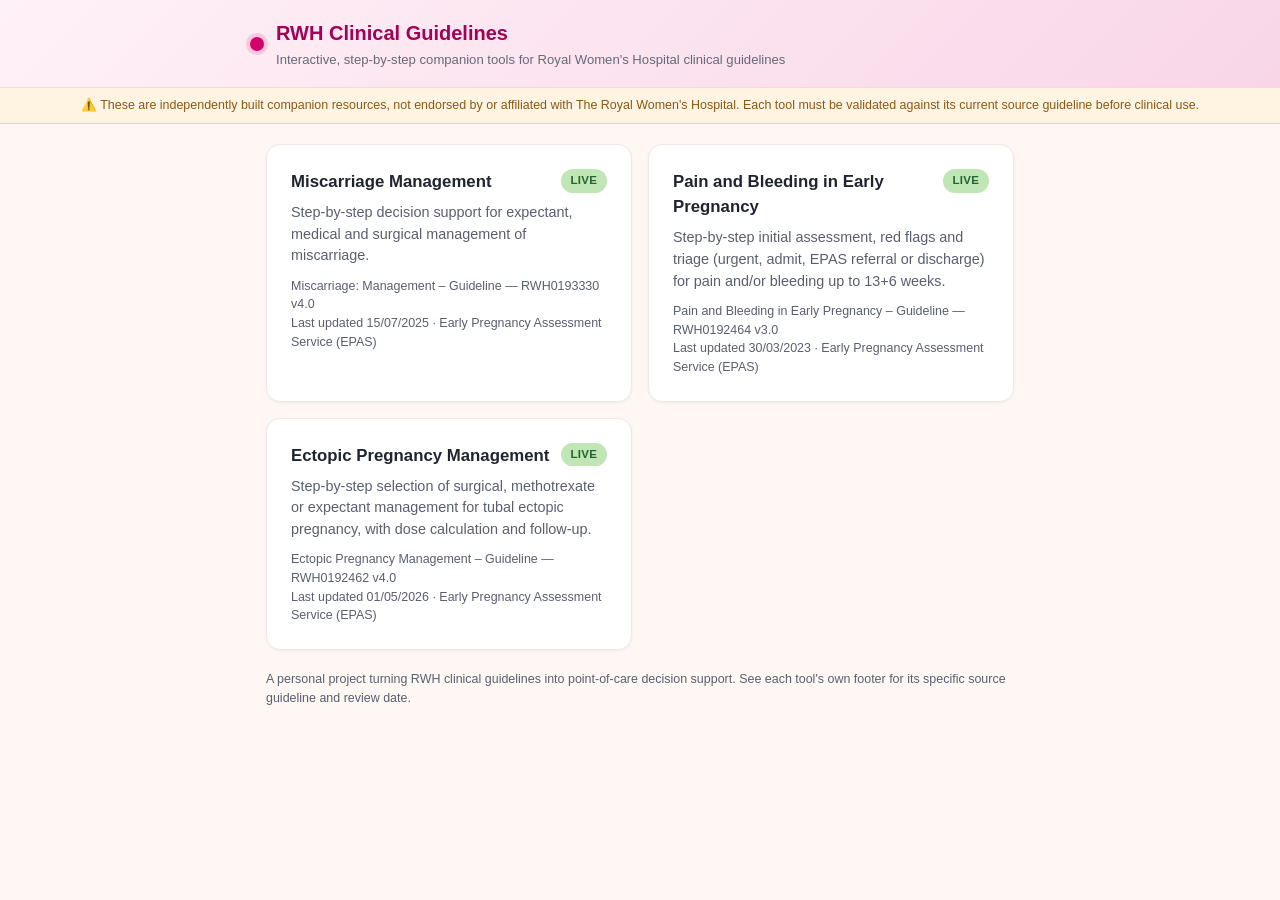
==== index.html @ bec769fe "Initial site: RWH Clinical Guidelines hub with three guideline tools - Homepage hub (index.html, hom" ====
<!doctype html>
<html lang="en">
<head>
<meta charset="UTF-8">
<meta name="viewport" content="width=device-width, initial-scale=1, maximum-scale=5">
<title>RWH Clinical Guidelines</title>
<meta name="description" content="Interactive, step-by-step companion tools for Royal Women's Hospital clinical guidelines.">
<link rel="stylesheet" href="assets/shared.css?v=1">
<link rel="stylesheet" href="styles.css?v=1">
<link rel="icon" href="data:image/svg+xml,<svg xmlns=%22http://www.w3.org/2000/svg%22 viewBox=%220 0 100 100%22><text y=%22.9em%22 font-size=%2290%22>🩺</text></svg>">
</head>
<body>
<header class="site-header">
  <div class="header-inner">
    <div class="brand">
      <span class="brand-dot" aria-hidden="true"></span>
      <div>
        <h1>RWH Clinical Guidelines</h1>
        <p class="subtitle">Interactive, step-by-step companion tools for Royal Women's Hospital clinical guidelines</p>
      </div>
    </div>
  </div>
</header>

<div class="disclaimer-bar">
  ⚠️ These are independently built companion resources, not endorsed by or affiliated with The Royal Women's Hospital. Each tool must be validated against its current source guideline before clinical use.
</div>

<main class="app-shell">
  <div id="tool-grid" class="tool-grid"></div>
</main>

<footer class="site-footer">
  <p>A personal project turning RWH clinical guidelines into point-of-care decision support. See each tool's own footer for its specific source guideline and review date.</p>
</footer>

<script src="tools-manifest.js?v=4"></script>
<script src="home.js?v=1"></script>
</body>
</html>
---- assets/shared.css ----
/* ============================================================================
   Shared design system for RWH Clinical Guidelines tools.
   Used by the homepage and every guideline tool (via ../assets/shared.css).
   Change tokens here and every tool updates together.
   ============================================================================ */

:root {
  --pink: #d6006d;
  --pink-dark: #a30056;
  --pink-pale: #fff1f7;   /* near-white pink for header/buttons/pills */
  --pink-mid: #f8d6e8;    /* light pink for borders/hover states */
  --ink: #1f2430;
  --ink-soft: #5a5f70;
  --line: #f0e8e4;
  --bg: #fff7f3;          /* warm near-white page background */

  /* Very light tint palette (colorbrewer-derived hues, pushed much lighter) */
  --ok: #1a7f4e;
  --ok-bg: #eef9ea;
  --ok-border: #bfe6b4;
  --ok-text: #256333;

  --warn: #a35a00;
  --warn-bg: #fff3e2;
  --warn-border: #f3d5a0;
  --warn-text: #8a5a12;

  --bad: #b3261e;
  --bad-bg: #fdecec;
  --bad-border: #f3b8b3;
  --bad-text: #8a2a22;

  /* "info" reuses the brand pink rather than a separate purple hue,
     so the palette stays cohesive with the header/buttons */
  --info-bg: var(--pink-pale);
  --info-border: var(--pink-mid);
  --info-text: var(--pink-dark);

  --neutral-bg: #f6f5f5;
  --neutral-border: #e2e0e0;
  --neutral-text: #5c5c62;

  --radius: 14px;
  font-size: 16px;
}

* { box-sizing: border-box; }

body {
  margin: 0;
  font-family: -apple-system, BlinkMacSystemFont, "Segoe UI", Roboto, Helvetica, Arial, sans-serif;
  background: var(--bg);
  color: var(--ink);
  line-height: 1.5;
}

.site-header {
  background: linear-gradient(135deg, var(--pink-pale), var(--pink-mid));
  color: var(--pink-dark);
  padding: 1.1rem 1rem;
  border-bottom: 1px solid var(--pink-mid);
}
.header-inner { max-width: 780px; margin: 0 auto; }
.back-link {
  display: inline-block;
  font-size: 0.78rem;
  font-weight: 600;
  color: var(--pink-dark);
  text-decoration: none;
  opacity: 0.8;
  margin-bottom: 0.5rem;
}
.back-link:hover { opacity: 1; text-decoration: underline; }
.brand { display: flex; align-items: center; gap: 0.75rem; }
.brand-dot {
  flex: none;
  width: 14px; height: 14px; border-radius: 50%;
  background: var(--pink);
  box-shadow: 0 0 0 4px rgba(214, 0, 109, 0.15);
}
.brand h1 { font-size: 1.25rem; margin: 0; color: var(--pink-dark); }
.subtitle { margin: 0.15rem 0 0; font-size: 0.82rem; color: var(--ink-soft); opacity: 0.92; }

.disclaimer-bar {
  background: var(--warn-bg);
  color: var(--warn-text);
  font-size: 0.78rem;
  padding: 0.5rem 1rem;
  text-align: center;
  border-bottom: 1px solid var(--warn-border);
}

.app-shell {
  max-width: 780px;
  margin: 1.25rem auto;
  padding: 0 1rem;
}

.breadcrumb {
  display: flex;
  flex-wrap: wrap;
  gap: 0.4rem;
  margin-bottom: 0.75rem;
  font-size: 0.72rem;
}
.crumb {
  padding: 0.25rem 0.6rem;
  border-radius: 999px;
  background: var(--neutral-bg);
  color: var(--ink-soft);
  font-weight: 600;
  letter-spacing: 0.01em;
}
.crumb.active { background: white; color: var(--pink-dark); border: 1.5px solid var(--pink); }
.crumb.done { background: var(--pink-pale); color: var(--pink-dark); }

.card {
  background: white;
  border: 1px solid var(--line);
  border-radius: var(--radius);
  padding: 1.5rem;
  box-shadow: 0 1px 3px rgba(20,10,25,0.05);
  min-height: 220px;
}

.screen-title {
  margin: 0 0 0.35rem;
  font-size: 1.3rem;
  color: var(--ink);
}
.screen-subtitle {
  margin: 0 0 1.1rem;
  color: var(--ink-soft);
  font-size: 0.95rem;
}

.option-list { display: flex; flex-direction: column; gap: 0.6rem; margin: 1rem 0; }

.option-btn {
  display: block;
  width: 100%;
  text-align: left;
  padding: 0.85rem 1rem;
  border: 1.5px solid var(--line);
  border-radius: 12px;
  background: white;
  font-size: 1rem;
  color: var(--ink);
  cursor: pointer;
  transition: border-color 0.15s, background 0.15s, transform 0.05s;
}
.option-btn:hover { border-color: var(--pink-mid); background: var(--pink-pale); }
.option-btn:active { transform: scale(0.99); }
.option-btn .opt-label { font-weight: 600; display: block; }
.option-btn .opt-hint { display: block; font-size: 0.82rem; color: var(--ink-soft); margin-top: 0.15rem; font-weight: 400; }

.option-btn.danger { border-color: var(--bad-border); }
.option-btn.danger:hover { background: var(--bad-bg); border-color: var(--bad-border); }

.checkbox-row, .radio-row {
  display: flex;
  align-items: flex-start;
  gap: 0.65rem;
  padding: 0.7rem 0.85rem;
  border: 1.5px solid var(--line);
  border-radius: 12px;
  margin-bottom: 0.55rem;
  cursor: pointer;
}
.checkbox-row:hover, .radio-row:hover { border-color: var(--pink-mid); background: var(--pink-pale); }
.checkbox-row input, .radio-row input { margin-top: 0.2rem; width: 18px; height: 18px; accent-color: var(--pink); flex: none; }
.checkbox-row label, .radio-row label { cursor: pointer; }
.row-title { font-weight: 600; display: block; }
.row-hint { font-size: 0.8rem; color: var(--ink-soft); }

.field { margin-bottom: 1rem; }
.field label { display: block; font-weight: 600; margin-bottom: 0.3rem; }
.field .hint { font-size: 0.8rem; color: var(--ink-soft); margin-bottom: 0.4rem; }

.field-error { color: var(--bad-text); font-size: 0.85rem; font-weight: 600; margin: 0.6rem 0 0; }
.field input[type=number] {
  width: 100%;
  padding: 0.7rem 0.85rem;
  border: 1.5px solid var(--line);
  border-radius: 10px;
  font-size: 1rem;
}
.field input[type=number]:focus { outline: none; border-color: var(--pink-mid); }

.btn {
  display: inline-block;
  padding: 0.7rem 1.3rem;
  border-radius: 10px;
  border: none;
  font-size: 0.95rem;
  font-weight: 600;
  cursor: pointer;
}
.btn-primary { background: var(--pink-pale); color: var(--pink-dark); border: 1.5px solid var(--pink-mid); }
.btn-primary:hover { background: var(--pink-mid); }
.btn-primary:disabled { background: #f0f0f2; color: #aaa; border-color: #e4e4e8; cursor: not-allowed; }
.btn-ghost { background: transparent; color: var(--ink-soft); border: 1.5px solid var(--line); }
.btn-ghost:hover { border-color: var(--pink-mid); color: var(--pink-dark); background: var(--pink-pale); }

.actions-row { display: flex; gap: 0.6rem; margin-top: 1.1rem; flex-wrap: wrap; }

.nav-buttons { display: flex; justify-content: space-between; margin-top: 0.9rem; }

.banner {
  padding: 0.9rem 1rem;
  border-radius: 12px;
  margin-bottom: 1rem;
  font-size: 0.95rem;
}
.banner.bad { background: var(--bad-bg); color: var(--bad-text); border: 1px solid var(--bad-border); }
.banner.warn { background: var(--warn-bg); color: var(--warn-text); border: 1px solid var(--warn-border); }
.banner.ok { background: var(--ok-bg); color: var(--ok-text); border: 1px solid var(--ok-border); }
.banner.info { background: var(--info-bg); color: var(--info-text); border: 1px solid var(--info-border); }
.banner ul { margin: 0.4rem 0 0; padding-left: 1.1rem; }
.banner strong { display: block; margin-bottom: 0.2rem; }

/* Actionable checklist panel — same pastel palette as banners, but with real checkboxes */
.action-panel {
  padding: 0.9rem 1rem;
  border-radius: 12px;
  margin-bottom: 1rem;
}
.action-panel.bad { background: var(--bad-bg); border: 1px solid var(--bad-border); }
.action-panel.warn { background: var(--warn-bg); border: 1px solid var(--warn-border); }
.action-panel.ok { background: var(--ok-bg); border: 1px solid var(--ok-border); }
.action-panel.info { background: var(--info-bg); border: 1px solid var(--info-border); }
.action-panel > strong { display: block; margin-bottom: 0.5rem; font-size: 0.95rem; }
.action-panel.bad > strong { color: var(--bad-text); }
.action-panel.warn > strong { color: var(--warn-text); }
.action-panel.ok > strong { color: var(--ok-text); }
.action-panel.info > strong { color: var(--info-text); }
.action-item { display: flex; align-items: flex-start; gap: 0.55rem; margin-bottom: 0.4rem; }
.action-item input { margin-top: 0.2rem; width: 17px; height: 17px; accent-color: var(--pink-dark); flex: none; }
.action-item label { cursor: pointer; font-size: 0.95rem; line-height: 1.4; }
.action-item input:checked + label { text-decoration: line-through; opacity: 0.65; }

.result-list { list-style: none; padding: 0; margin: 0.5rem 0; }
.result-list li { padding: 0.3rem 0; }

.modality-card {
  border: 1.5px solid var(--line);
  border-radius: 12px;
  margin-bottom: 0.85rem;
  overflow: hidden;
}
.modality-head {
  display: flex;
  justify-content: space-between;
  align-items: center;
  gap: 0.5rem;
  padding: 0.85rem 1rem;
  cursor: pointer;
  background: var(--neutral-bg);
}
.modality-card.recommended .modality-head { background: var(--ok-bg); }
.modality-card.reasonable .modality-head { background: var(--info-bg); }
.modality-card.not-recommended .modality-head { background: var(--neutral-bg); opacity: 0.85; }
.modality-card.contraindicated .modality-head { background: var(--bad-bg); }

.modality-name { font-weight: 700; }
.badge {
  font-size: 0.72rem;
  font-weight: 700;
  padding: 0.2rem 0.6rem;
  border-radius: 999px;
  white-space: nowrap;
  text-transform: uppercase;
  letter-spacing: 0.03em;
}
.badge.recommended { background: var(--ok-border); color: var(--ok-text); }
.badge.reasonable { background: var(--info-border); color: var(--info-text); }
.badge.not-recommended { background: var(--neutral-border); color: var(--neutral-text); }
.badge.contraindicated { background: var(--bad-border); color: var(--bad-text); }

.modality-body { padding: 1rem; display: none; border-top: 1px solid var(--line); }
.modality-card.open .modality-body { display: block; }
.modality-body h4 { margin: 0.9rem 0 0.3rem; font-size: 0.88rem; color: var(--pink-dark); }
.modality-body h4:first-child { margin-top: 0; }
.modality-body ul { margin: 0.2rem 0; padding-left: 1.2rem; }
.modality-body li { margin-bottom: 0.2rem; }
.toggle-hint { font-size: 0.78rem; color: var(--ink-soft); }

.checklist-box {
  background: var(--neutral-bg);
  border-radius: 12px;
  padding: 1rem;
  margin-top: 1rem;
}
.checklist-box h3 { margin-top: 0; font-size: 0.95rem; }

.pill-row { display: flex; flex-wrap: wrap; gap: 0.4rem; margin-top: 0.4rem; }
.pill { background: var(--pink-pale); color: var(--pink-dark); border-radius: 999px; padding: 0.2rem 0.65rem; font-size: 0.78rem; font-weight: 600; }

.patient-info-link {
  display: inline-flex;
  align-items: center;
  gap: 0.35rem;
  margin-top: 0.3rem;
  font-weight: 600;
  font-size: 0.88rem;
  color: var(--pink-dark);
  text-decoration: none;
  border: 1.5px solid var(--pink-pale);
  background: var(--pink-pale);
  padding: 0.45rem 0.8rem;
  border-radius: 9px;
}
.patient-info-link:hover { background: white; border-color: var(--pink-mid); }

.site-footer {
  max-width: 780px;
  margin: 1rem auto 3rem;
  padding: 0 1rem;
  font-size: 0.78rem;
  color: var(--ink-soft);
}
.site-footer a { color: var(--pink-dark); }

@media print {
  .site-header, .disclaimer-bar, .breadcrumb, .nav-buttons, .site-footer, .toggle-hint { display: none !important; }
  .modality-body { display: block !important; }
  .card { box-shadow: none; border: none; }
}

@media (max-width: 480px) {
  .brand h1 { font-size: 1.05rem; }
  .card { padding: 1.1rem; }
  .screen-title { font-size: 1.1rem; }
}
---- styles.css ----
/* Homepage-only styles — layered on top of assets/shared.css */

.tool-grid {
  display: grid;
  grid-template-columns: repeat(auto-fill, minmax(260px, 1fr));
  gap: 1rem;
}

.tool-card {
  display: block;
  min-height: 0;
  text-decoration: none;
  color: inherit;
  transition: border-color 0.15s, transform 0.05s;
}
a.tool-card:hover { border-color: var(--pink-mid); transform: translateY(-1px); }
.tool-card.disabled { opacity: 0.6; cursor: default; }

.tool-card-top { display: flex; justify-content: space-between; align-items: flex-start; gap: 0.5rem; }
.tool-card h2 { font-size: 1.05rem; margin: 0; color: var(--ink); }

.tool-desc { color: var(--ink-soft); font-size: 0.9rem; margin: 0.5rem 0; }
.tool-meta { color: var(--ink-soft); font-size: 0.78rem; margin: 0.6rem 0 0; line-height: 1.5; }

.tool-status-live { background: var(--ok-border); color: var(--ok-text); }
.tool-status-draft { background: var(--warn-border); color: var(--warn-text); }
.tool-status-planned { background: var(--neutral-border); color: var(--neutral-text); }
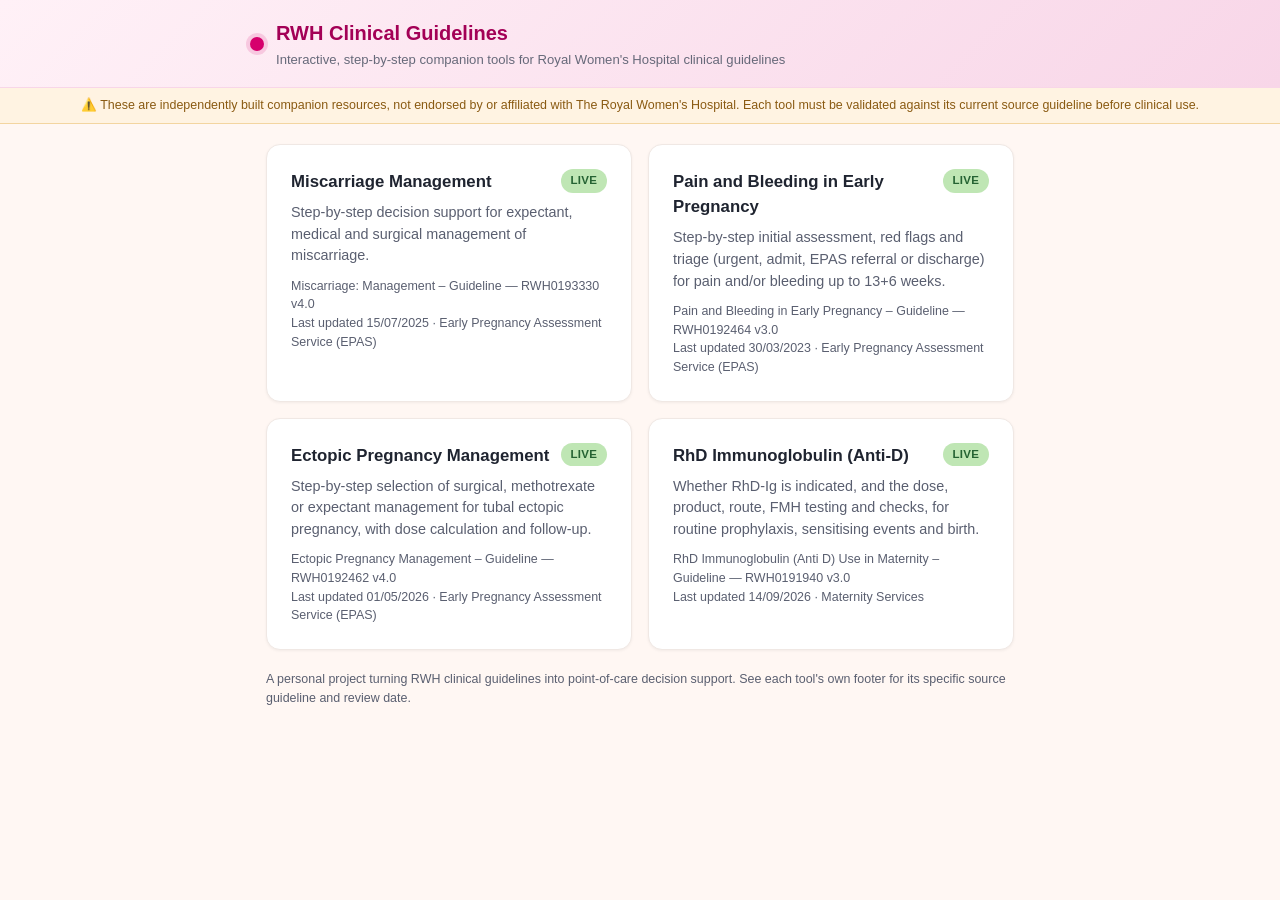
==== commit 62af7588: "Add RhD Immunoglobulin (Anti-D) guideline tool - New rhd-immunoglobulin/ tool from RWH0191940 v3.0 (" ====
--- a/index.html
+++ b/index.html
@@ -34,7 +34,7 @@
   <p>A personal project turning RWH clinical guidelines into point-of-care decision support. See each tool's own footer for its specific source guideline and review date.</p>
 </footer>
 
-<script src="tools-manifest.js?v=4"></script>
+<script src="tools-manifest.js?v=6"></script>
 <script src="home.js?v=1"></script>
 </body>
 </html>
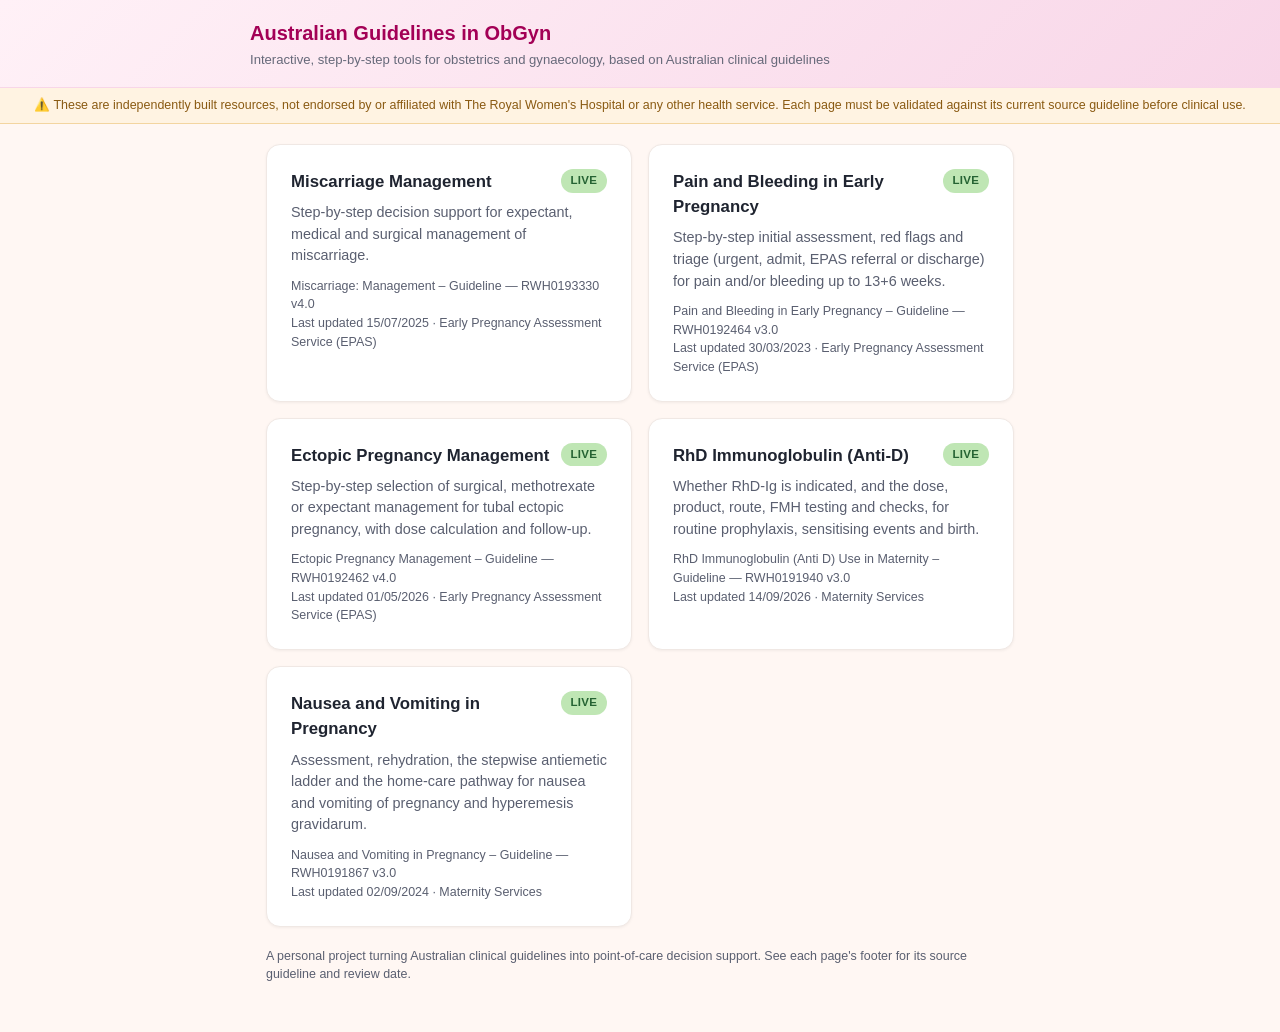
==== commit 4e31c80c: "Rebrand to Australian Guidelines in ObGyn; add Nausea and Vomiting in Pregnancy Rebrand (owner reque" ====
--- a/index.html
+++ b/index.html
@@ -3,9 +3,9 @@
 <head>
 <meta charset="UTF-8">
 <meta name="viewport" content="width=device-width, initial-scale=1, maximum-scale=5">
-<title>RWH Clinical Guidelines</title>
-<meta name="description" content="Interactive, step-by-step companion tools for Royal Women's Hospital clinical guidelines.">
-<link rel="stylesheet" href="assets/shared.css?v=1">
+<title>Australian Guidelines in ObGyn</title>
+<meta name="description" content="Interactive, step-by-step tools for obstetrics and gynaecology, based on Australian clinical guidelines.">
+<link rel="stylesheet" href="assets/shared.css?v=3">
 <link rel="stylesheet" href="styles.css?v=1">
 <link rel="icon" href="data:image/svg+xml,<svg xmlns=%22http://www.w3.org/2000/svg%22 viewBox=%220 0 100 100%22><text y=%22.9em%22 font-size=%2290%22>🩺</text></svg>">
 </head>
@@ -13,17 +13,16 @@
 <header class="site-header">
   <div class="header-inner">
     <div class="brand">
-      <span class="brand-dot" aria-hidden="true"></span>
       <div>
-        <h1>RWH Clinical Guidelines</h1>
-        <p class="subtitle">Interactive, step-by-step companion tools for Royal Women's Hospital clinical guidelines</p>
+        <h1>Australian Guidelines in ObGyn</h1>
+        <p class="subtitle">Interactive, step-by-step tools for obstetrics and gynaecology, based on Australian clinical guidelines</p>
       </div>
     </div>
   </div>
 </header>
 
 <div class="disclaimer-bar">
-  ⚠️ These are independently built companion resources, not endorsed by or affiliated with The Royal Women's Hospital. Each tool must be validated against its current source guideline before clinical use.
+  ⚠️ These are independently built resources, not endorsed by or affiliated with The Royal Women's Hospital or any other health service. Each page must be validated against its current source guideline before clinical use.
 </div>
 
 <main class="app-shell">
@@ -31,10 +30,10 @@
 </main>
 
 <footer class="site-footer">
-  <p>A personal project turning RWH clinical guidelines into point-of-care decision support. See each tool's own footer for its specific source guideline and review date.</p>
+  <p>A personal project turning Australian clinical guidelines into point-of-care decision support. See each page's footer for its source guideline and review date.</p>
 </footer>
 
-<script src="tools-manifest.js?v=6"></script>
+<script src="tools-manifest.js?v=7"></script>
 <script src="home.js?v=1"></script>
 </body>
 </html>
--- a/assets/shared.css
+++ b/assets/shared.css
@@ -1,5 +1,5 @@
 /* ============================================================================
-   Shared design system for RWH Clinical Guidelines tools.
+   Shared design system for Australian Guidelines in ObGyn.
    Used by the homepage and every guideline tool (via ../assets/shared.css).
    Change tokens here and every tool updates together.
    ============================================================================ */
@@ -71,13 +71,11 @@
   margin-bottom: 0.5rem;
 }
 .back-link:hover { opacity: 1; text-decoration: underline; }
+
+/* In-content links (e.g. links to sibling guidelines) — brand pink, not browser blue */
+.app-shell .card a:not(.patient-info-link) { color: var(--pink-dark); text-decoration: underline; text-underline-offset: 2px; }
+.app-shell .card a:not(.patient-info-link):hover { color: var(--pink); }
 .brand { display: flex; align-items: center; gap: 0.75rem; }
-.brand-dot {
-  flex: none;
-  width: 14px; height: 14px; border-radius: 50%;
-  background: var(--pink);
-  box-shadow: 0 0 0 4px rgba(214, 0, 109, 0.15);
-}
 .brand h1 { font-size: 1.25rem; margin: 0; color: var(--pink-dark); }
 .subtitle { margin: 0.15rem 0 0; font-size: 0.82rem; color: var(--ink-soft); opacity: 0.92; }
 
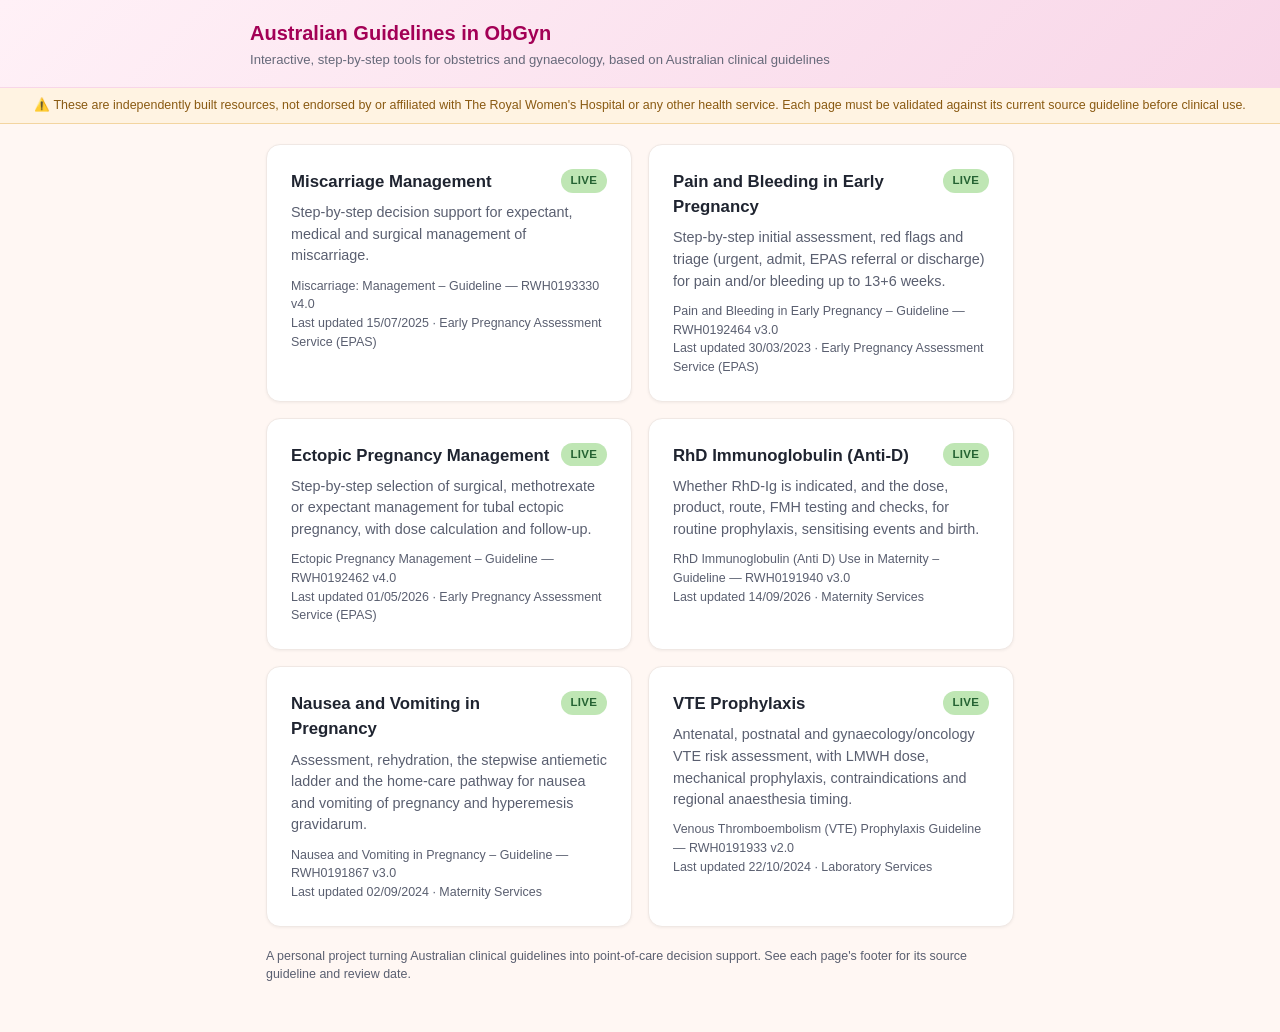
==== commit d19b444f: "Add VTE Prophylaxis guideline tool New vte-prophylaxis/ tool from RWH0191933 v2.0 (reviewed 22/10/20" ====
--- a/index.html
+++ b/index.html
@@ -33,7 +33,7 @@
   <p>A personal project turning Australian clinical guidelines into point-of-care decision support. See each page's footer for its source guideline and review date.</p>
 </footer>
 
-<script src="tools-manifest.js?v=7"></script>
+<script src="tools-manifest.js?v=9"></script>
 <script src="home.js?v=1"></script>
 </body>
 </html>
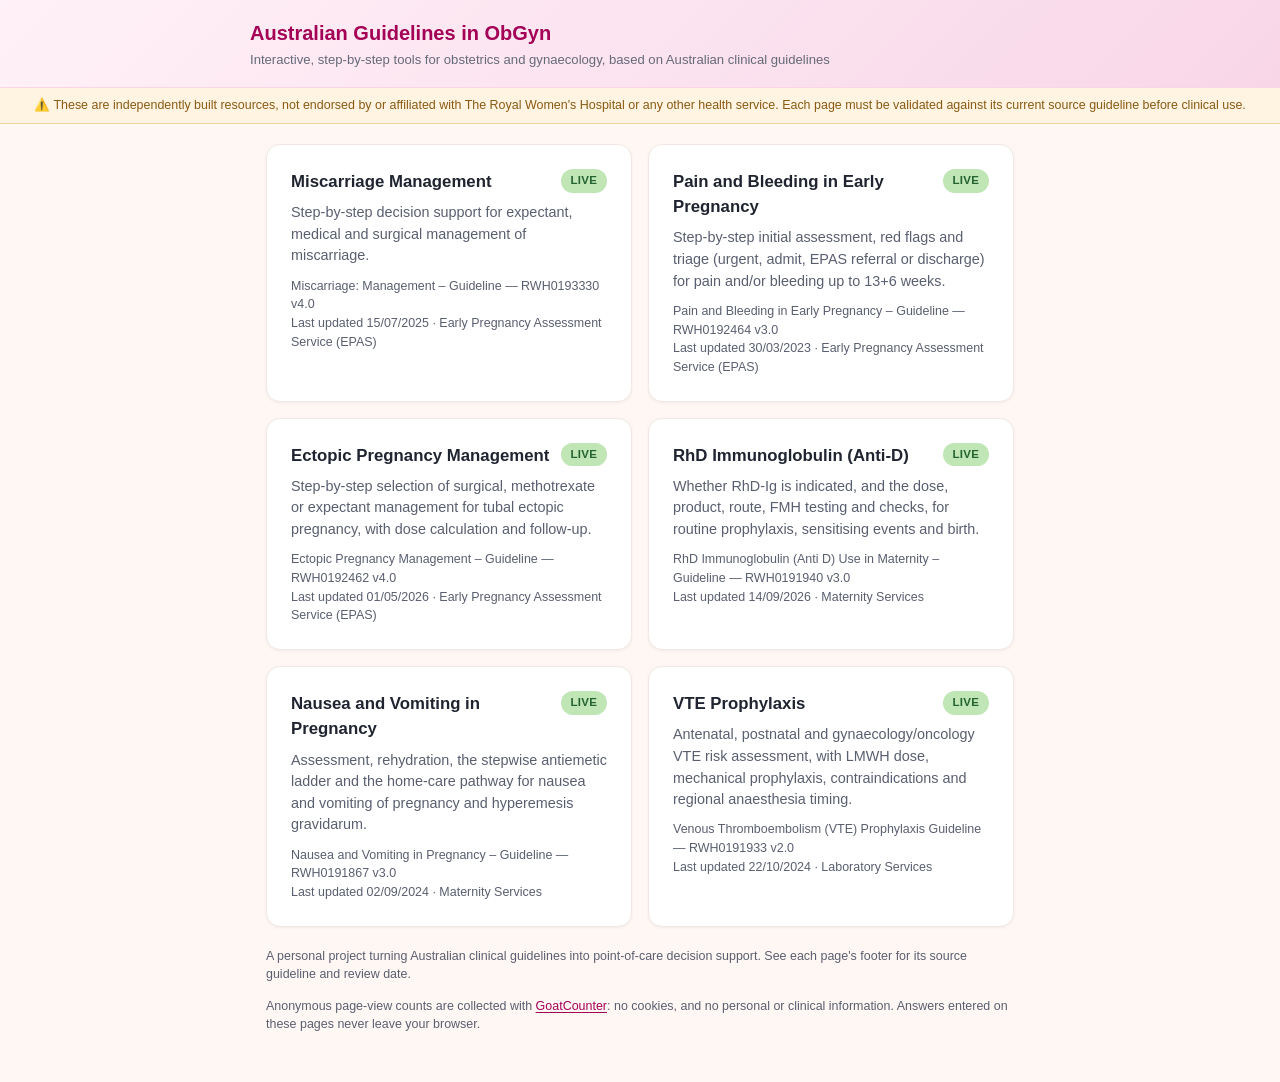
==== commit 8becab6f: "Add GoatCounter page-view analytics (cookie-free) - Load GoatCounter count.js on every page (homepag" ====
--- a/index.html
+++ b/index.html
@@ -5,7 +5,7 @@
 <meta name="viewport" content="width=device-width, initial-scale=1, maximum-scale=5">
 <title>Australian Guidelines in ObGyn</title>
 <meta name="description" content="Interactive, step-by-step tools for obstetrics and gynaecology, based on Australian clinical guidelines.">
-<link rel="stylesheet" href="assets/shared.css?v=3">
+<link rel="stylesheet" href="assets/shared.css?v=4">
 <link rel="stylesheet" href="styles.css?v=1">
 <link rel="icon" href="data:image/svg+xml,<svg xmlns=%22http://www.w3.org/2000/svg%22 viewBox=%220 0 100 100%22><text y=%22.9em%22 font-size=%2290%22>🩺</text></svg>">
 </head>
@@ -31,9 +31,11 @@
 
 <footer class="site-footer">
   <p>A personal project turning Australian clinical guidelines into point-of-care decision support. See each page's footer for its source guideline and review date.</p>
+  <p>Anonymous page-view counts are collected with <a href="https://www.goatcounter.com" target="_blank" rel="noopener">GoatCounter</a>: no cookies, and no personal or clinical information. Answers entered on these pages never leave your browser.</p>
 </footer>
 
 <script src="tools-manifest.js?v=9"></script>
 <script src="home.js?v=1"></script>
+<script data-goatcounter="https://rwhguides.goatcounter.com/count" async src="https://gc.zgo.at/count.js"></script>
 </body>
 </html>
--- a/assets/shared.css
+++ b/assets/shared.css
@@ -73,8 +73,8 @@
 .back-link:hover { opacity: 1; text-decoration: underline; }
 
 /* In-content links (e.g. links to sibling guidelines) — brand pink, not browser blue */
-.app-shell .card a:not(.patient-info-link) { color: var(--pink-dark); text-decoration: underline; text-underline-offset: 2px; }
-.app-shell .card a:not(.patient-info-link):hover { color: var(--pink); }
+.app-shell .card a:not(.patient-info-link), .site-footer a { color: var(--pink-dark); text-decoration: underline; text-underline-offset: 2px; }
+.app-shell .card a:not(.patient-info-link):hover, .site-footer a:hover { color: var(--pink); }
 .brand { display: flex; align-items: center; gap: 0.75rem; }
 .brand h1 { font-size: 1.25rem; margin: 0; color: var(--pink-dark); }
 .subtitle { margin: 0.15rem 0 0; font-size: 0.82rem; color: var(--ink-soft); opacity: 0.92; }
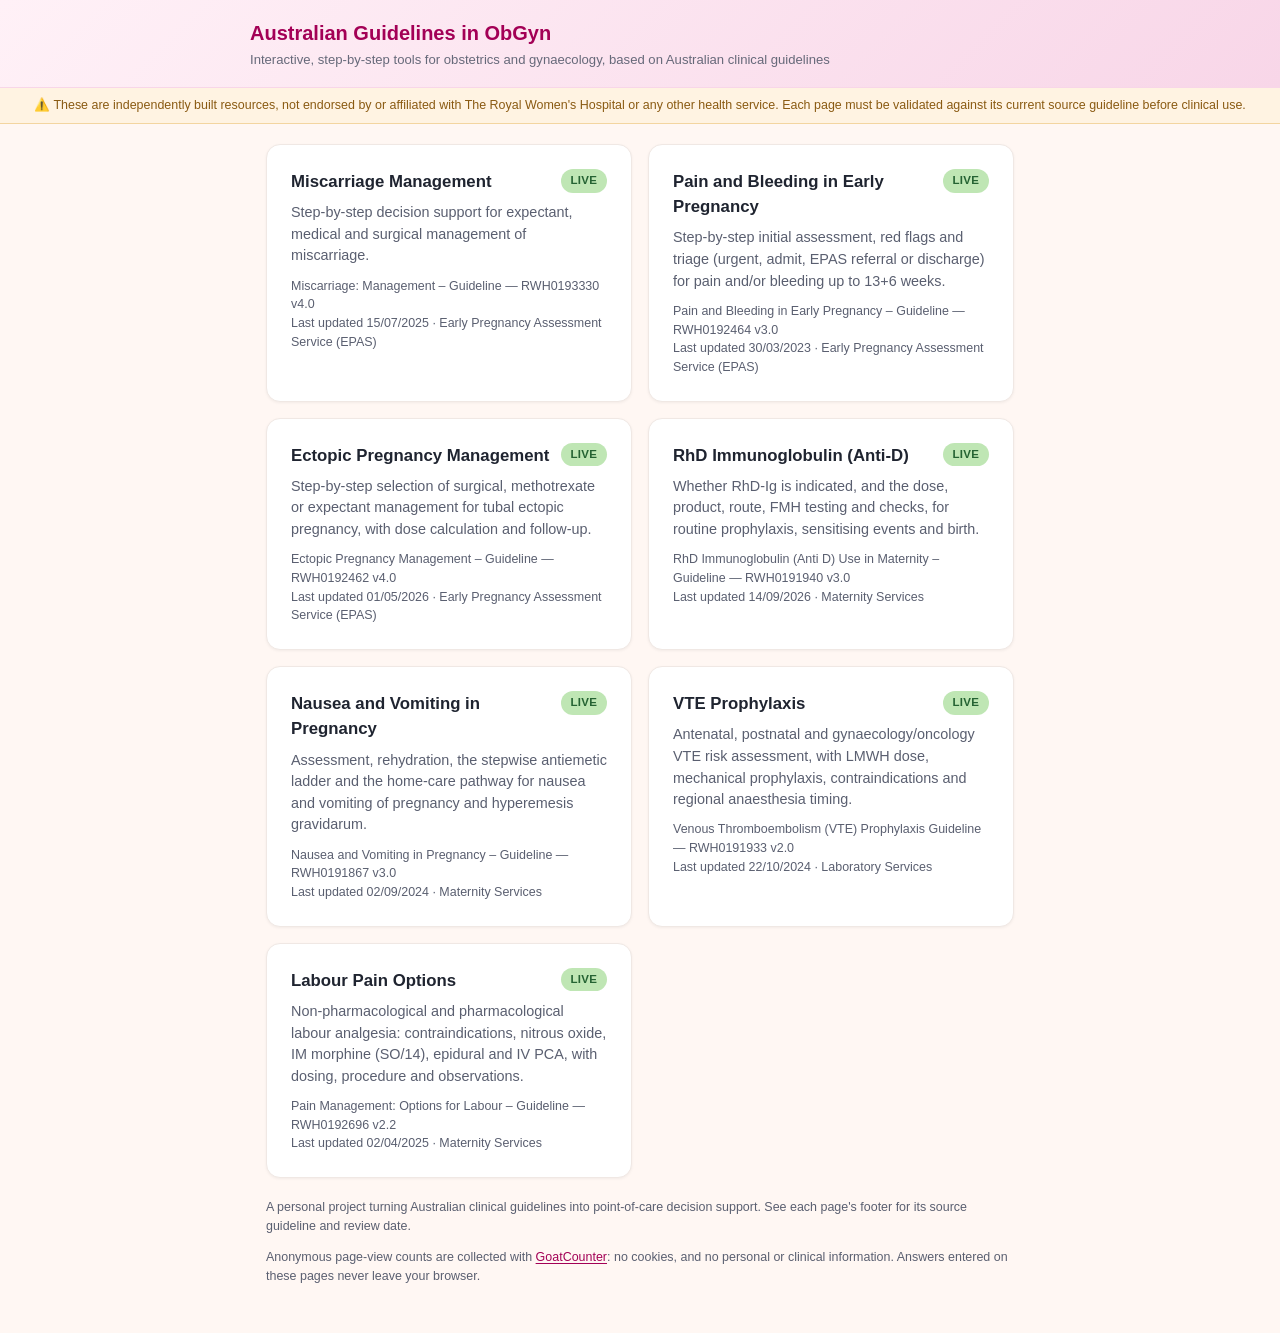
==== commit 88fc25e2: "Add Labour Pain Options guideline tool New labour-pain-options/ tool from RWH0192696 v2.2 (reviewed " ====
--- a/index.html
+++ b/index.html
@@ -34,7 +34,7 @@
   <p>Anonymous page-view counts are collected with <a href="https://www.goatcounter.com" target="_blank" rel="noopener">GoatCounter</a>: no cookies, and no personal or clinical information. Answers entered on these pages never leave your browser.</p>
 </footer>
 
-<script src="tools-manifest.js?v=9"></script>
+<script src="tools-manifest.js?v=11"></script>
 <script src="home.js?v=1"></script>
 <script data-goatcounter="https://rwhguides.goatcounter.com/count" async src="https://gc.zgo.at/count.js"></script>
 </body>
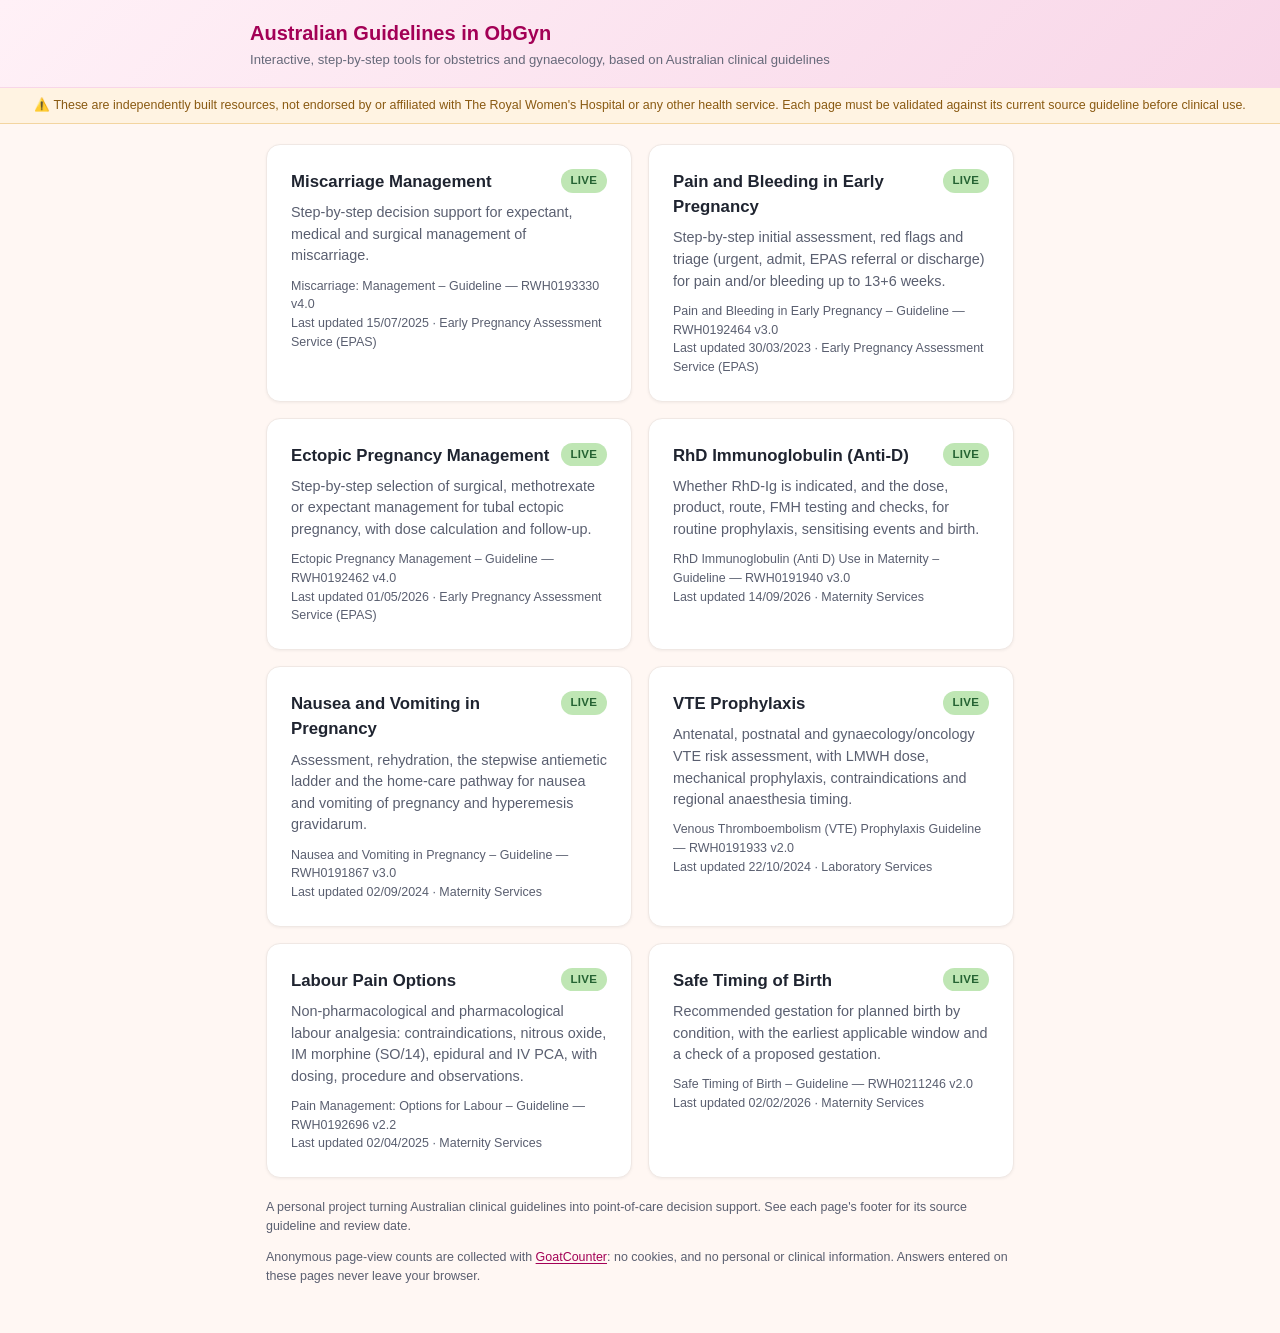
==== commit 15495a17: "Add Safe Timing of Birth guideline tool New safe-timing-of-birth/ tool from RWH0211246 v2.0 (reviewe" ====
--- a/index.html
+++ b/index.html
@@ -34,7 +34,7 @@
   <p>Anonymous page-view counts are collected with <a href="https://www.goatcounter.com" target="_blank" rel="noopener">GoatCounter</a>: no cookies, and no personal or clinical information. Answers entered on these pages never leave your browser.</p>
 </footer>
 
-<script src="tools-manifest.js?v=11"></script>
+<script src="tools-manifest.js?v=13"></script>
 <script src="home.js?v=1"></script>
 <script data-goatcounter="https://rwhguides.goatcounter.com/count" async src="https://gc.zgo.at/count.js"></script>
 </body>
